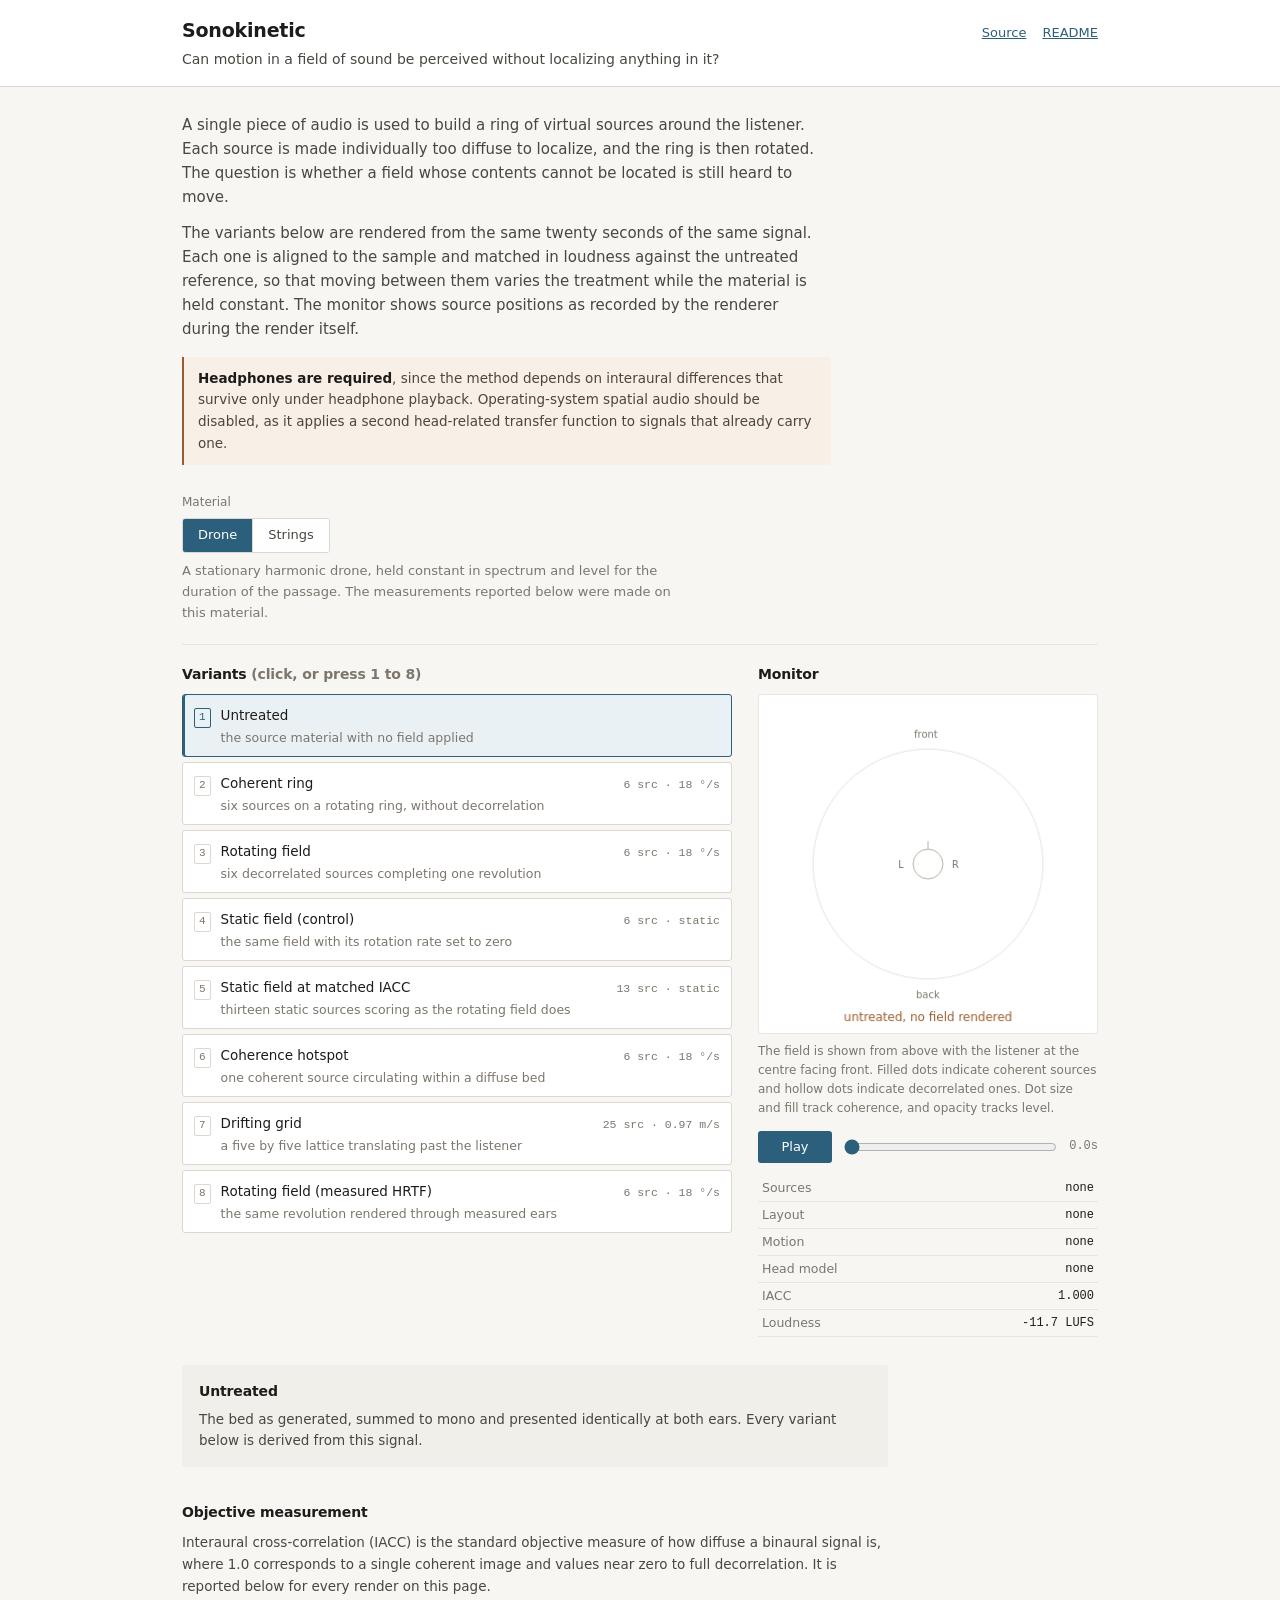
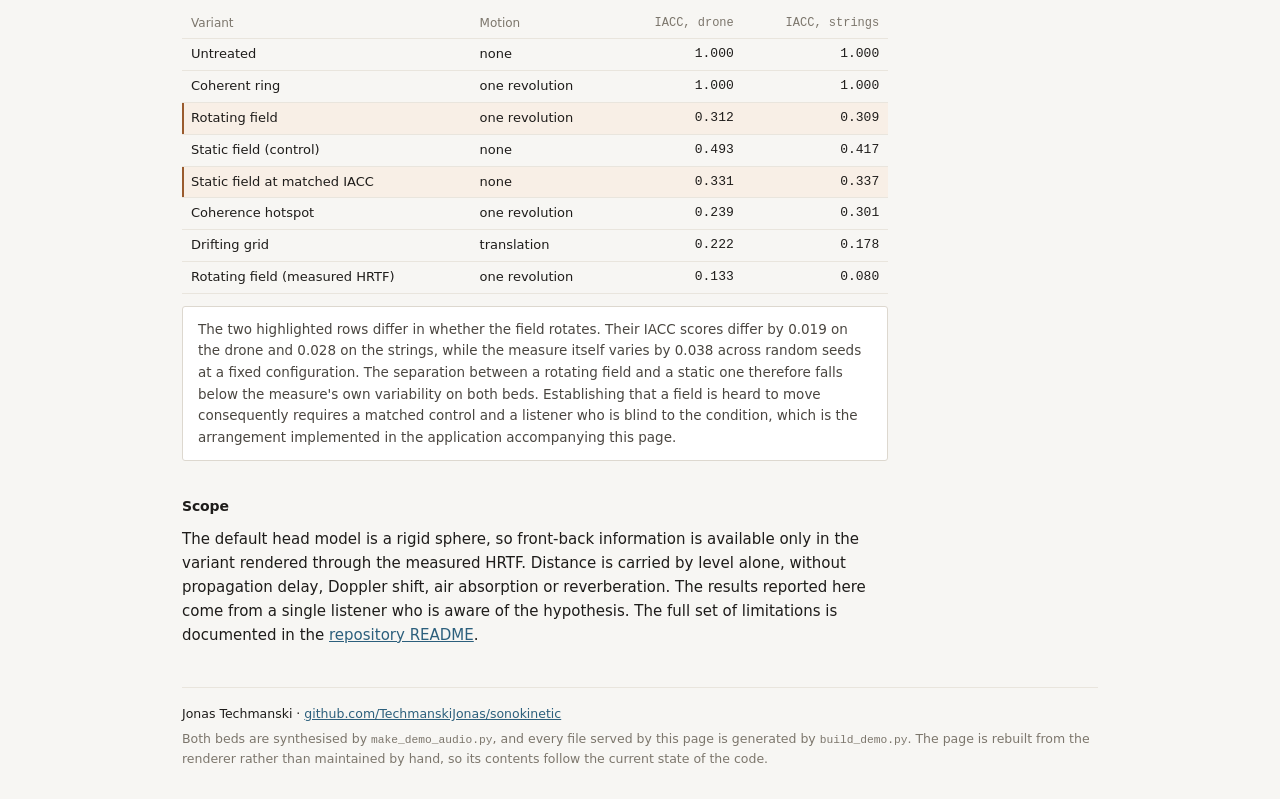
==== docs/index.html @ eb6126c3 "Put the variants on a public page, and a static field the measure scores like a moving one The instr" ====
<!doctype html>
<html lang="en">
<head>
<meta charset="utf-8">
<meta name="viewport" content="width=device-width, initial-scale=1">
<title>Sonokinetic: motion perception in decorrelated sound fields</title>
<meta name="description" content="A binaural renderer and listening bench for testing whether motion in a field of sound can be perceived when its individual sources cannot be localized.">
<link rel="stylesheet" href="demo.css">
</head>
<body>

<header>
  <div class="wrap hrow">
    <div>
      <h1>Sonokinetic</h1>
      <p class="sub">Can motion in a field of sound be perceived without localizing anything in it?</p>
    </div>
    <nav>
      <a href="https://github.com/TechmanskiJonas/sonokinetic">Source</a>
      <a href="https://github.com/TechmanskiJonas/sonokinetic#readme">README</a>
    </nav>
  </div>
</header>

<main class="wrap">

  <section class="intro">
    <p>
      A single piece of audio is used to build a ring of virtual sources around
      the listener. Each source is made individually too diffuse to localize,
      and the ring is then rotated. The question is whether a field whose
      contents cannot be located is still heard to move.
    </p>
    <p>
      The variants below are rendered from the same twenty seconds of the same
      signal. Each one is aligned to the sample and matched in loudness against
      the untreated reference, so that moving between them varies the treatment
      while the material is held constant. The monitor shows source positions
      as recorded by the renderer during the render itself.
    </p>
    <div class="callout">
      <strong>Headphones are required</strong>, since the method depends on
      interaural differences that survive only under headphone playback.
      Operating-system spatial audio should be disabled, as it applies a second
      head-related transfer function to signals that already carry one.
    </div>
  </section>

  <section class="bedpick">
    <span class="lbl">Material</span>
    <div class="segmented" id="beds"></div>
    <p class="bedblurb" id="bedblurb"></p>
  </section>

  <section class="bench">
    <div class="col-variants">
      <h2>Variants <span class="dim">(click, or press 1 to 8)</span></h2>
      <ul class="variants" id="variants"></ul>
    </div>

    <div class="col-monitor">
      <h2>Monitor</h2>
      <canvas id="ring" width="340" height="340" aria-label="Field of sources seen from above"></canvas>
      <p class="legend">
        The field is shown from above with the listener at the centre facing
        front. Filled dots indicate coherent sources and hollow dots indicate
        decorrelated ones. Dot size and fill track coherence, and opacity
        tracks level.
      </p>

      <div class="transport">
        <button id="play" class="primary">Play</button>
        <input id="seek" type="range" min="0" max="1000" value="0" step="1" aria-label="Position">
        <span class="clock num" id="clock">0.0s</span>
      </div>
      <p class="loading" id="loading" hidden></p>

      <div class="readout" id="readout"></div>
    </div>
  </section>

  <section class="explain">
    <h2 id="vlabel">&nbsp;</h2>
    <p id="vbody"></p>
  </section>

  <section class="numbers">
    <h2>Objective measurement</h2>
    <p>
      Interaural cross-correlation (IACC) is the standard objective measure of
      how diffuse a binaural signal is, where 1.0 corresponds to a single
      coherent image and values near zero to full decorrelation. It is reported
      below for every render on this page.
    </p>
    <div class="tablewrap">
      <table id="metrics">
        <thead><tr><th>Variant</th><th>Motion</th><th class="num">IACC, drone</th><th class="num">IACC, strings</th></tr></thead>
        <tbody></tbody>
      </table>
    </div>
    <p class="finding">
      The two highlighted rows differ in whether the field rotates. Their IACC
      scores differ by 0.019 on the drone and 0.028 on the strings, while the
      measure itself varies by 0.038 across random seeds at a fixed
      configuration. The separation between a rotating field and a static one
      therefore falls below the measure's own variability on both beds.
      Establishing that a field is heard to move consequently requires a
      matched control and a listener who is blind to the condition, which is
      the arrangement implemented in the application accompanying this page.
    </p>
  </section>

  <section class="limits">
    <h2>Scope</h2>
    <p>
      The default head model is a rigid sphere, so front-back information is
      available only in the variant rendered through the measured HRTF.
      Distance is carried by level alone, without propagation delay, Doppler
      shift, air absorption or reverberation. The results reported here come
      from a single listener who is aware of the hypothesis. The full set of
      limitations is documented in the
      <a href="https://github.com/TechmanskiJonas/sonokinetic#known-limits">repository README</a>.
    </p>
  </section>

  <footer>
    <p>
      Jonas Techmanski ·
      <a href="https://github.com/TechmanskiJonas/sonokinetic">github.com/TechmanskiJonas/sonokinetic</a>
    </p>
    <p class="dim">
      Both beds are synthesised by <code>make_demo_audio.py</code>, and every
      file served by this page is generated by <code>build_demo.py</code>. The
      page is rebuilt from the renderer rather than maintained by hand, so its
      contents follow the current state of the code.
    </p>
  </footer>

</main>

<script src="demo.js"></script>
</body>
</html>
---- docs/demo.css ----
/* Sonokinetic demo page.
 *
 * Same design brief as the application: a lab instrument that could sit open
 * on a desk during a meeting. Paper ground, near-black text, one ink accent,
 * monospace reserved for numbers where tabular alignment does actual work.
 */

:root {
  --paper:    #f7f6f3;
  --card:     #ffffff;
  --sunken:   #f1efea;
  --rule:     #ddd8cf;
  --rule-soft:#e9e5dd;

  --ink:      #1e1c1a;
  --ink-2:    #4a4640;
  --ink-3:    #7c766c;

  --accent:   #2c5f7c;
  --accent-w: #eaf1f5;
  --warm:     #9a5b2d;
  --warm-w:   #f8efe6;
  --flag:     #a33a2a;

  --dot:      44, 95, 124;      /* accent as rgb, for the monitor */
  --grid:     #e6e2d9;
  --headline: #b8b1a5;

  --sans: "Inter", -apple-system, BlinkMacSystemFont, "Segoe UI", Roboto, system-ui, sans-serif;
  --serif: "Iowan Old Style", "Palatino Linotype", Palatino, Georgia, "Times New Roman", serif;
  --mono: ui-monospace, "SF Mono", "Cascadia Mono", Menlo, Consolas, monospace;

  --r: 3px;
}

@media (prefers-color-scheme: dark) {
  :root {
    --paper:    #171614;
    --card:     #201e1b;
    --sunken:   #262320;
    --rule:     #3a3630;
    --rule-soft:#302c27;

    --ink:      #ece8e1;
    --ink-2:    #bab5ab;
    --ink-3:    #8e887d;

    --accent:   #7fb4d0;
    --accent-w: #1e2b33;
    --warm:     #d08f5c;
    --warm-w:   #2e241b;
    --flag:     #e0705c;

    --dot:      127, 180, 208;
    --grid:     #332f2a;
    --headline: #4d4841;
  }
}

* { box-sizing: border-box; }
html { -webkit-text-size-adjust: 100%; }

body {
  margin: 0;
  background: var(--paper);
  color: var(--ink);
  font: 15px/1.6 var(--sans);
}

.wrap { max-width: 960px; margin: 0 auto; padding: 0 22px; }

h1, h2, h3 { margin: 0; font-weight: 600; letter-spacing: -0.01em; }
h1 { font-size: 19px; }
h2 { font-size: 14px; margin-bottom: 9px; }
p  { margin: 0 0 12px; }
a  { color: var(--accent); }
.dim { color: var(--ink-3); }
.num { font-family: var(--mono); font-variant-numeric: tabular-nums; }
code { font-family: var(--mono); font-size: 0.9em; }

/* ---- header ---------------------------------------------------------- */

header {
  background: var(--card);
  border-bottom: 1px solid var(--rule);
  padding: 15px 0;
  margin-bottom: 26px;
}
.hrow { display: flex; align-items: baseline; gap: 18px; flex-wrap: wrap; }
.hrow .sub { margin: 3px 0 0; color: var(--ink-2); font-size: 14px; }
header nav { margin-left: auto; display: flex; gap: 16px; font-size: 13px; }

/* ---- intro ----------------------------------------------------------- */

.intro { max-width: 68ch; }
.intro p { color: var(--ink-2); }

.callout {
  margin: 16px 0 0;
  padding: 11px 14px;
  background: var(--warm-w);
  border-left: 2px solid var(--warm);
  border-radius: 0 var(--r) var(--r) 0;
  font-size: 13.5px;
  color: var(--ink-2);
}
.callout strong { color: var(--ink); }

/* ---- material picker ------------------------------------------------- */

.bedpick { margin: 28px 0 20px; }
.bedpick .lbl {
  display: block; font-size: 12px; color: var(--ink-3);
  margin-bottom: 6px;
}
.segmented { display: inline-flex; border: 1px solid var(--rule); border-radius: var(--r); overflow: hidden; }
.segmented button {
  font: inherit; font-size: 13px; padding: 6px 15px;
  background: var(--card); color: var(--ink-2);
  border: 0; border-right: 1px solid var(--rule); cursor: pointer;
}
.segmented button:last-child { border-right: 0; }
.segmented button[aria-pressed="true"] { background: var(--accent); color: #fff; }
@media (prefers-color-scheme: dark) {
  .segmented button[aria-pressed="true"] { color: #12181c; }
}
.bedblurb { margin: 8px 0 0; font-size: 13px; color: var(--ink-3); max-width: 62ch; }

/* ---- bench ----------------------------------------------------------- */

.bench {
  display: grid;
  grid-template-columns: 1fr 340px;
  gap: 26px;
  align-items: start;
  padding: 18px 0 6px;
  border-top: 1px solid var(--rule-soft);
}

.variants { list-style: none; margin: 0; padding: 0; }
.variants li { margin-bottom: 5px; }
.variants button {
  width: 100%; text-align: left; font: inherit; cursor: pointer;
  background: var(--card); color: var(--ink);
  border: 1px solid var(--rule); border-radius: var(--r);
  padding: 8px 11px;
  display: flex; align-items: baseline; gap: 10px;
}
.variants button:hover { border-color: var(--ink-3); }
.variants button[aria-pressed="true"] {
  border-color: var(--accent); background: var(--accent-w);
  box-shadow: inset 2px 0 0 var(--accent);
}
.variants .key {
  font-family: var(--mono); font-size: 11px; color: var(--ink-3);
  border: 1px solid var(--rule); border-radius: 2px;
  padding: 0 4px; flex: none;
}
.variants button[aria-pressed="true"] .key { color: var(--accent); border-color: var(--accent); }
.variants .vname { font-weight: 500; font-size: 13.5px; }
.variants .vshort { display: block; color: var(--ink-3); font-size: 12.5px; margin-top: 1px; }
.variants .vmeta { margin-left: auto; font-family: var(--mono); font-size: 11.5px; color: var(--ink-3); flex: none; }

/* ---- monitor --------------------------------------------------------- */

.col-monitor { position: sticky; top: 16px; }
#ring {
  display: block; width: 100%; max-width: 340px; height: auto;
  background: var(--card); border: 1px solid var(--rule-soft);
  border-radius: var(--r);
}
.legend { font-size: 12px; color: var(--ink-3); margin: 8px 0 0; }

.transport { display: flex; gap: 10px; align-items: center; margin-top: 12px; }
.transport input[type=range] { flex: 1; min-width: 0; accent-color: var(--accent); }
.clock { font-size: 12px; color: var(--ink-3); flex: none; }
button.primary {
  font: inherit; font-size: 13px; padding: 6px 16px; cursor: pointer;
  background: var(--accent); color: #fff; border: 0; border-radius: var(--r);
  flex: none; min-width: 74px;
}
@media (prefers-color-scheme: dark) { button.primary { color: #12181c; } }
button.primary:disabled { opacity: 0.5; cursor: default; }

.loading { font-size: 12px; color: var(--ink-3); margin: 8px 0 0; }

.readout { margin-top: 12px; }
.readout table { width: 100%; border-collapse: collapse; font-size: 12.5px; }
.readout td { padding: 3px 4px; border-bottom: 1px solid var(--rule-soft); }
.readout td:first-child { color: var(--ink-3); width: 52%; }
.readout td:last-child { font-family: var(--mono); font-size: 12px; text-align: right; }

/* ---- prose sections -------------------------------------------------- */

.explain {
  margin: 22px 0 0; padding: 15px 17px;
  background: var(--sunken); border-radius: var(--r);
  max-width: 74ch;
}
.explain h2 { font-size: 14px; margin-bottom: 6px; }
.explain p { margin: 0; color: var(--ink-2); font-size: 13.5px; }

.numbers, .limits { margin: 34px 0 0; max-width: 74ch; }
.numbers p, .limits li { color: var(--ink-2); font-size: 13.5px; }

.tablewrap { overflow-x: auto; margin: 12px 0; }
table#metrics { width: 100%; border-collapse: collapse; font-size: 13px; }
table#metrics th, table#metrics td {
  padding: 5px 9px; text-align: left; border-bottom: 1px solid var(--rule-soft);
  white-space: nowrap;
}
table#metrics th { color: var(--ink-3); font-weight: 500; font-size: 12px; }
table#metrics td.num, table#metrics th.num { text-align: right; font-family: var(--mono); }
table#metrics tr.mark td { background: var(--warm-w); }
table#metrics tr.mark td:first-child { box-shadow: inset 2px 0 0 var(--warm); }

.finding {
  padding: 12px 15px; background: var(--card);
  border: 1px solid var(--rule); border-radius: var(--r);
}
.finding strong { color: var(--ink); }

.limits ul { margin: 0; padding-left: 20px; }
.limits li { margin-bottom: 9px; }

footer {
  margin: 40px 0 30px; padding-top: 16px;
  border-top: 1px solid var(--rule-soft);
  font-size: 12.5px;
}
footer p { margin: 0 0 5px; }

/* ---- narrow ---------------------------------------------------------- */

@media (max-width: 760px) {
  .bench { grid-template-columns: 1fr; }
  .col-monitor { position: static; order: -1; }
  #ring { margin: 0 auto; }
  .variants .vmeta { display: none; }
}
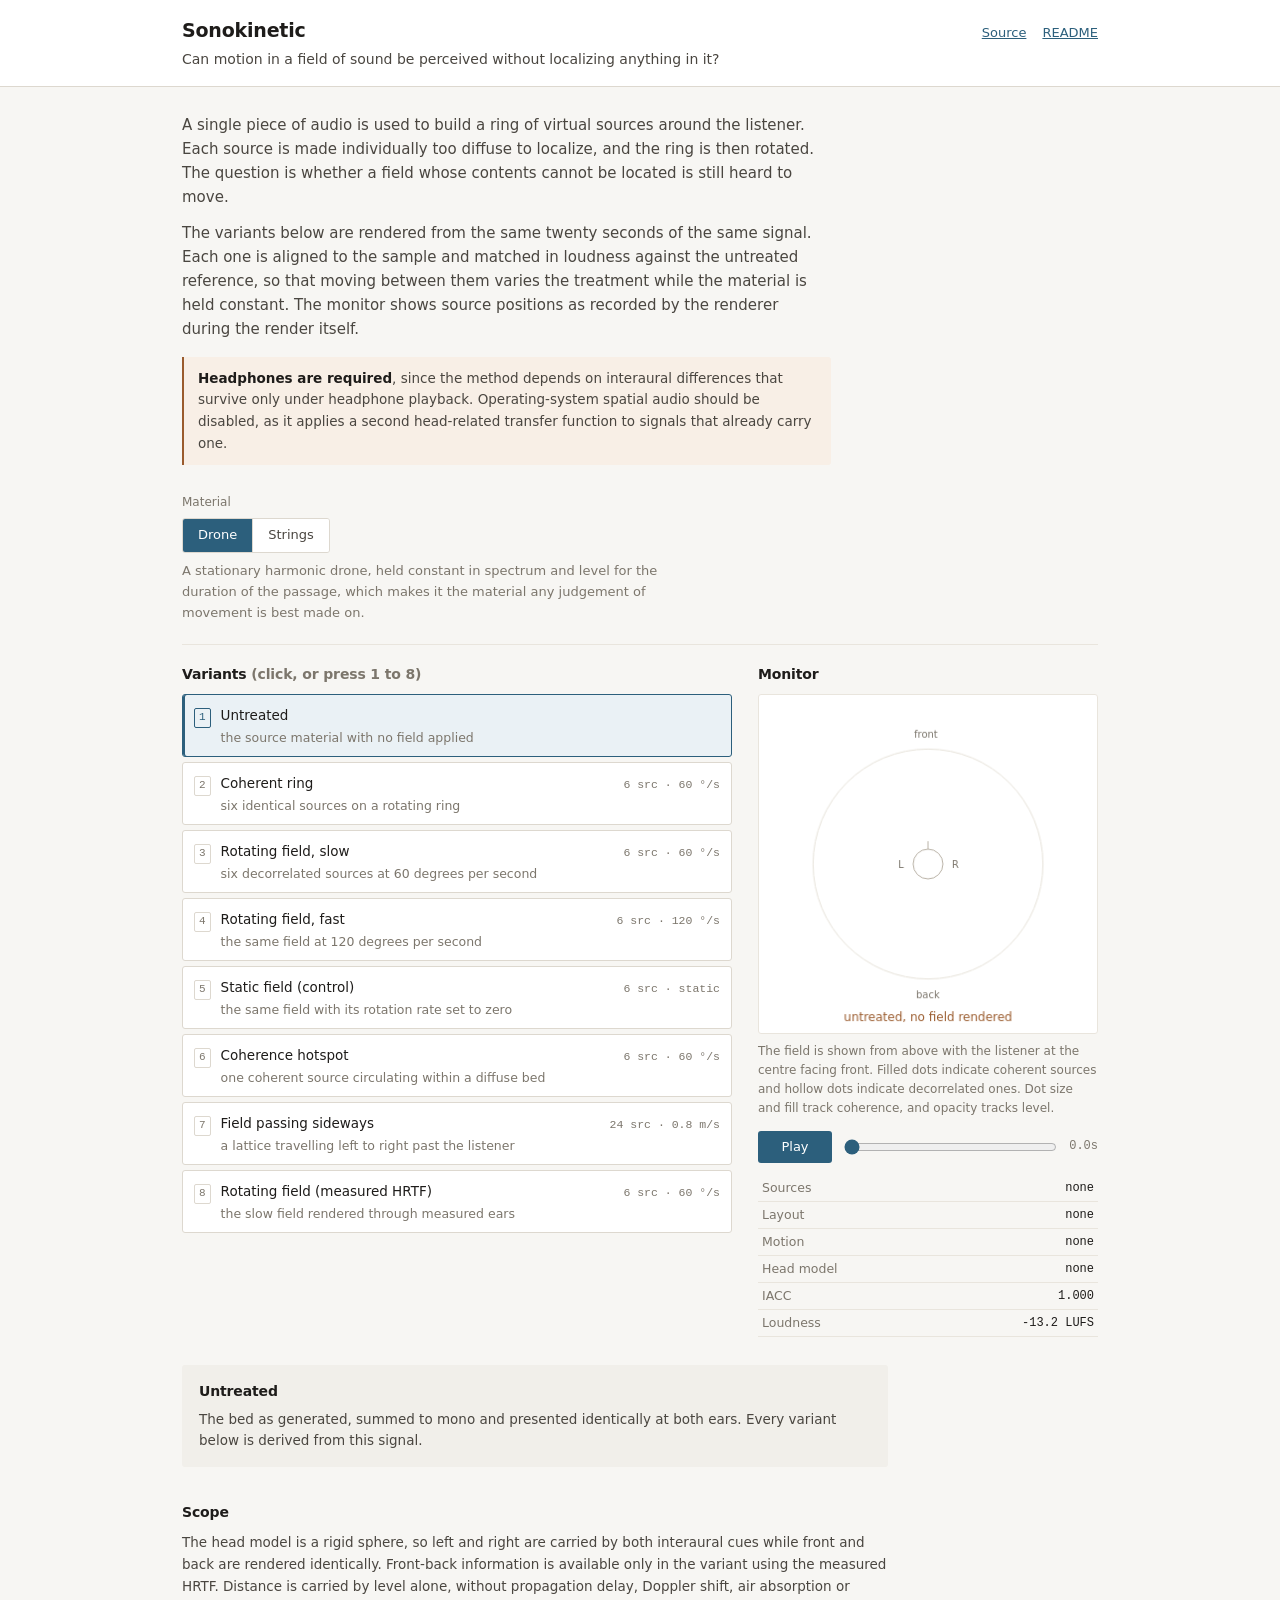
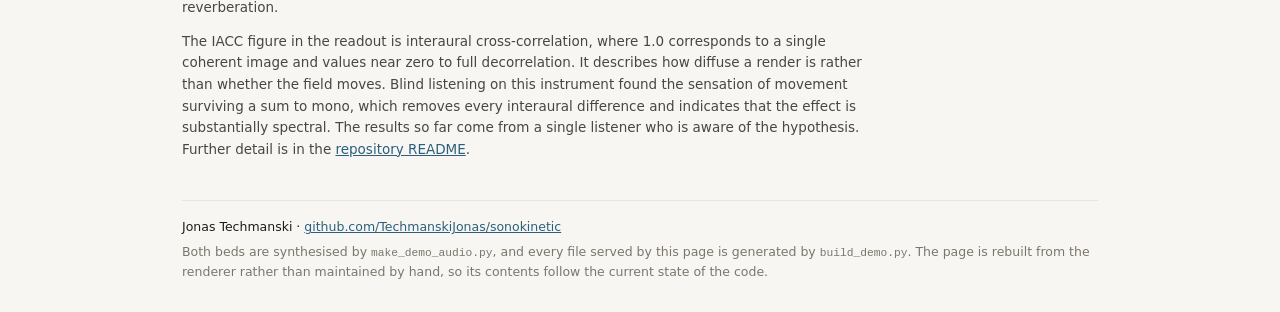
==== commit ff4666f5: "Rework the demo variants around rates a listener can hear, and rewrite the README One revolution acr" ====
--- a/docs/index.html
+++ b/docs/index.html
@@ -84,41 +84,24 @@
     <p id="vbody"></p>
   </section>
 
-  <section class="numbers">
-    <h2>Objective measurement</h2>
-    <p>
-      Interaural cross-correlation (IACC) is the standard objective measure of
-      how diffuse a binaural signal is, where 1.0 corresponds to a single
-      coherent image and values near zero to full decorrelation. It is reported
-      below for every render on this page.
-    </p>
-    <div class="tablewrap">
-      <table id="metrics">
-        <thead><tr><th>Variant</th><th>Motion</th><th class="num">IACC, drone</th><th class="num">IACC, strings</th></tr></thead>
-        <tbody></tbody>
-      </table>
-    </div>
-    <p class="finding">
-      The two highlighted rows differ in whether the field rotates. Their IACC
-      scores differ by 0.019 on the drone and 0.028 on the strings, while the
-      measure itself varies by 0.038 across random seeds at a fixed
-      configuration. The separation between a rotating field and a static one
-      therefore falls below the measure's own variability on both beds.
-      Establishing that a field is heard to move consequently requires a
-      matched control and a listener who is blind to the condition, which is
-      the arrangement implemented in the application accompanying this page.
-    </p>
-  </section>
-
   <section class="limits">
     <h2>Scope</h2>
     <p>
-      The default head model is a rigid sphere, so front-back information is
-      available only in the variant rendered through the measured HRTF.
+      The head model is a rigid sphere, so left and right are carried by both
+      interaural cues while front and back are rendered identically. Front-back
+      information is available only in the variant using the measured HRTF.
       Distance is carried by level alone, without propagation delay, Doppler
-      shift, air absorption or reverberation. The results reported here come
-      from a single listener who is aware of the hypothesis. The full set of
-      limitations is documented in the
+      shift, air absorption or reverberation.
+    </p>
+    <p>
+      The IACC figure in the readout is interaural cross-correlation, where 1.0
+      corresponds to a single coherent image and values near zero to full
+      decorrelation. It describes how diffuse a render is rather than whether
+      the field moves. Blind listening on this instrument found the sensation
+      of movement surviving a sum to mono, which removes every interaural
+      difference and indicates that the effect is substantially spectral. The
+      results so far come from a single listener who is aware of the
+      hypothesis. Further detail is in the
       <a href="https://github.com/TechmanskiJonas/sonokinetic#known-limits">repository README</a>.
     </p>
   </section>
--- a/docs/demo.css
+++ b/docs/demo.css
@@ -200,28 +200,8 @@
 .explain h2 { font-size: 14px; margin-bottom: 6px; }
 .explain p { margin: 0; color: var(--ink-2); font-size: 13.5px; }
 
-.numbers, .limits { margin: 34px 0 0; max-width: 74ch; }
-.numbers p, .limits li { color: var(--ink-2); font-size: 13.5px; }
-
-.tablewrap { overflow-x: auto; margin: 12px 0; }
-table#metrics { width: 100%; border-collapse: collapse; font-size: 13px; }
-table#metrics th, table#metrics td {
-  padding: 5px 9px; text-align: left; border-bottom: 1px solid var(--rule-soft);
-  white-space: nowrap;
-}
-table#metrics th { color: var(--ink-3); font-weight: 500; font-size: 12px; }
-table#metrics td.num, table#metrics th.num { text-align: right; font-family: var(--mono); }
-table#metrics tr.mark td { background: var(--warm-w); }
-table#metrics tr.mark td:first-child { box-shadow: inset 2px 0 0 var(--warm); }
-
-.finding {
-  padding: 12px 15px; background: var(--card);
-  border: 1px solid var(--rule); border-radius: var(--r);
-}
-.finding strong { color: var(--ink); }
-
-.limits ul { margin: 0; padding-left: 20px; }
-.limits li { margin-bottom: 9px; }
+.limits { margin: 34px 0 0; max-width: 74ch; }
+.limits p { color: var(--ink-2); font-size: 13.5px; }
 
 footer {
   margin: 40px 0 30px; padding-top: 16px;
